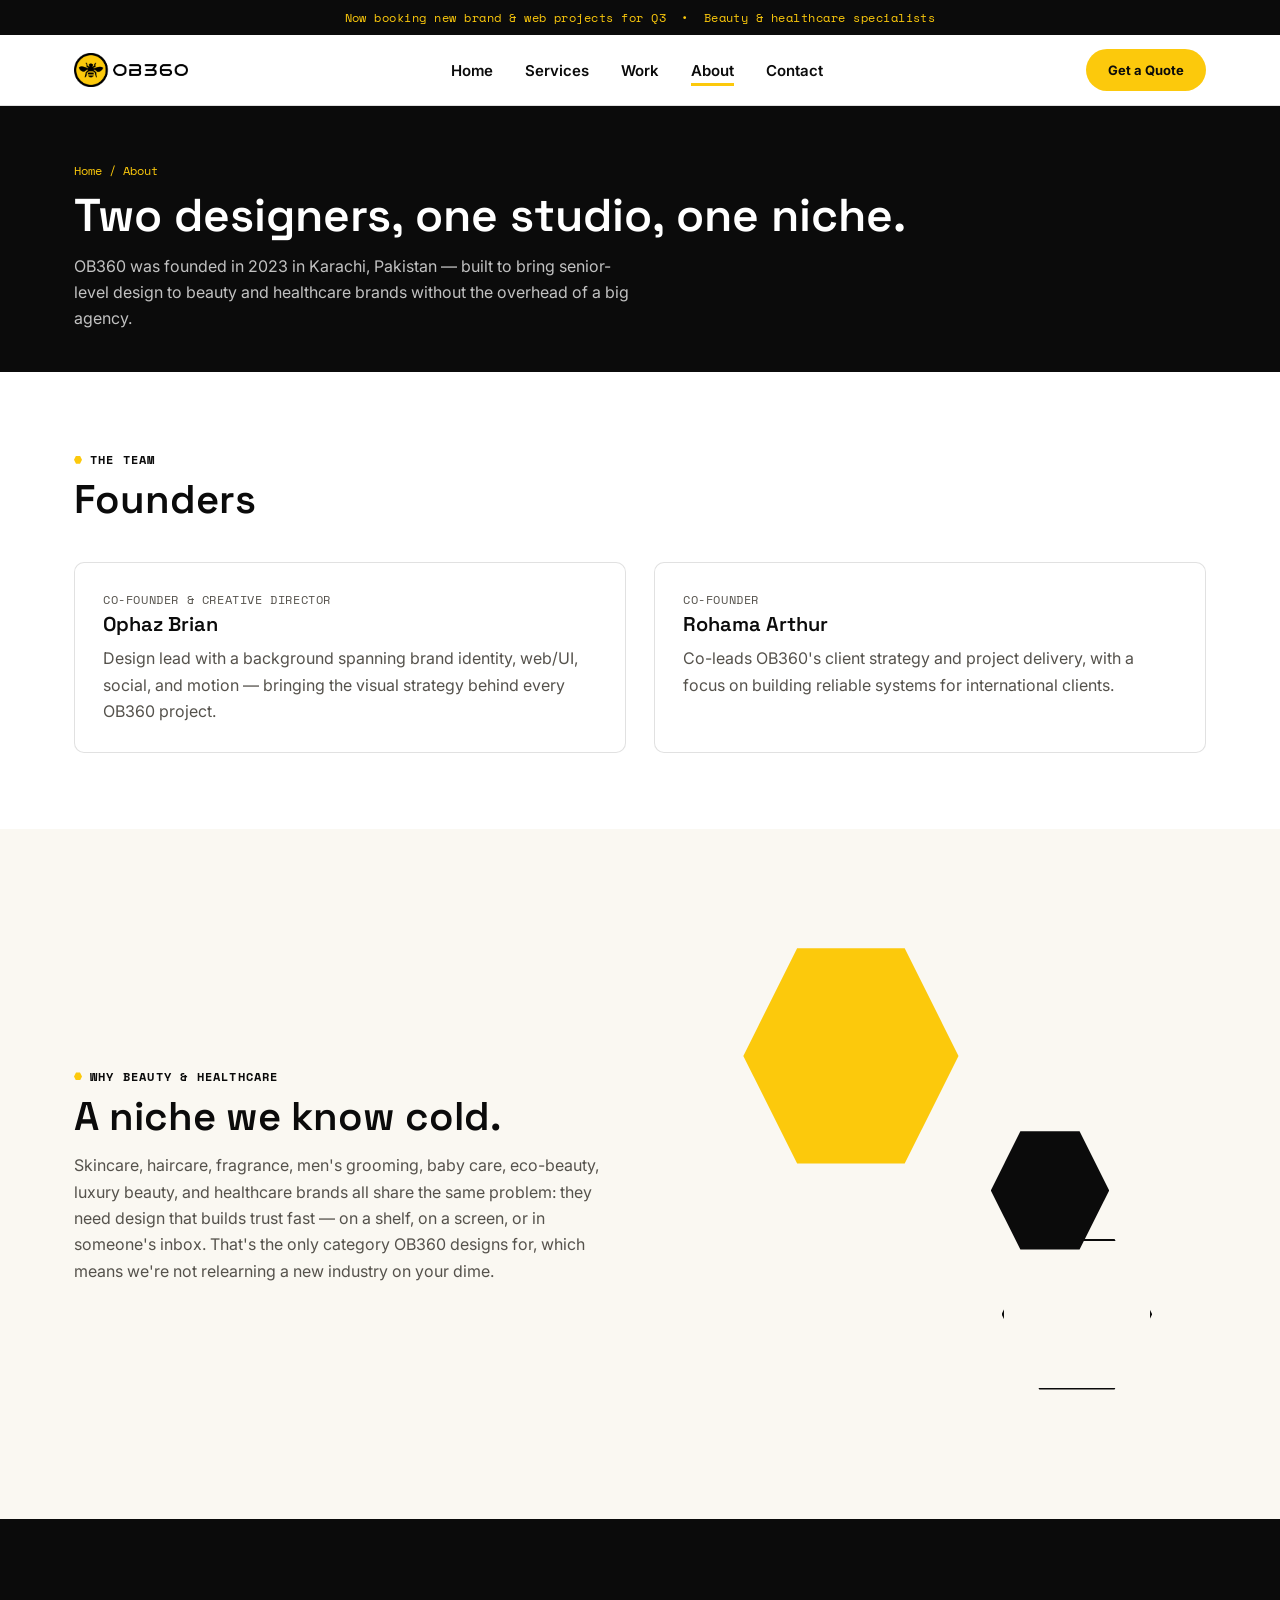
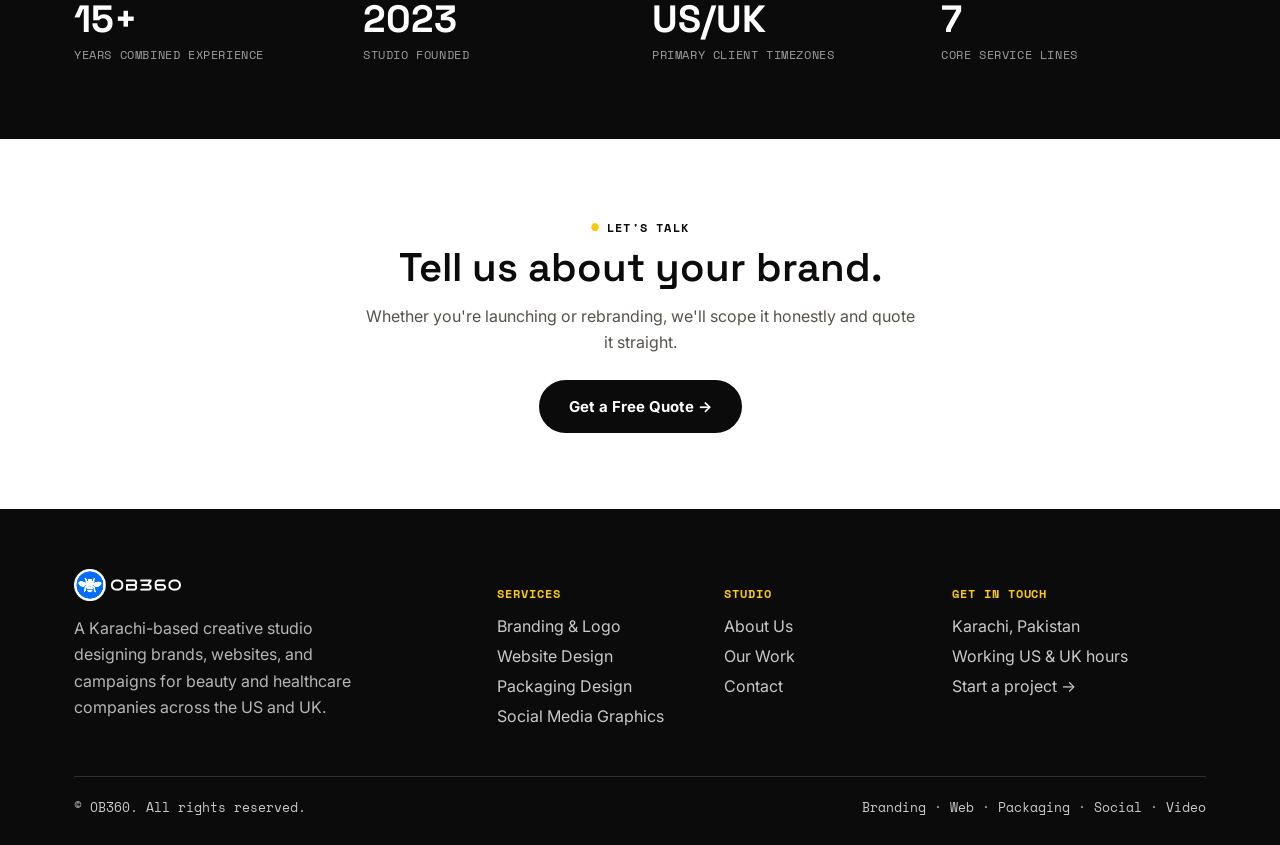
==== about.html @ d892c6af "Add files via upload" ====
<!doctype html>
<html lang="en">
<head>
<meta charset="UTF-8">
<meta name="viewport" content="width=device-width, initial-scale=1.0">
<title>About — OB360</title>
<meta name="description" content="OB360 is a Karachi-based creative studio founded by Ophaz Brian and Rohama Arthur, specializing in beauty and healthcare brand design.">
<link rel="icon" href="/images/ob360-logo.png">
<link rel="stylesheet" href="/css/styles.css">
</head>
<body>

<div data-include="header"></div>

<div class="page-header">
  <div class="wrap">
    <div class="breadcrumb">Home / About</div>
    <h1>Two designers, one studio, one niche.</h1>
    <p>OB360 was founded in 2023 in Karachi, Pakistan — built to bring senior-level design to beauty and healthcare brands without the overhead of a big agency.</p>
  </div>
</div>

<section class="section">
  <div class="wrap">
    <div class="section-head">
      <div>
        <span class="eyebrow">The team</span>
        <h2 style="margin-top:10px;">Founders</h2>
      </div>
    </div>
    <div class="founder-row">
      <div class="founder-card reveal">
        <div class="role">Co-Founder &amp; Creative Director</div>
        <h3>Ophaz Brian</h3>
        <p style="margin-top:10px;">Design lead with a background spanning brand identity, web/UI, social, and motion — bringing the visual strategy behind every OB360 project.</p>
      </div>
      <div class="founder-card reveal">
        <div class="role">Co-Founder</div>
        <h3>Rohama Arthur</h3>
        <p style="margin-top:10px;">Co-leads OB360's client strategy and project delivery, with a focus on building reliable systems for international clients.</p>
      </div>
    </div>
  </div>
</section>

<section class="section bg-soft">
  <div class="wrap split">
    <div>
      <span class="eyebrow">Why beauty &amp; healthcare</span>
      <h2 style="margin-top:10px;">A niche we know cold.</h2>
      <p style="margin-top:14px;">Skincare, haircare, fragrance, men's grooming, baby care, eco-beauty, luxury beauty, and healthcare brands all share the same problem: they need design that builds trust fast — on a shelf, on a screen, or in someone's inbox. That's the only category OB360 designs for, which means we're not relearning a new industry on your dime.</p>
    </div>
    <div class="hex-cluster" style="aspect-ratio:1/1;">
      <div class="hex-cell fill-yellow" style="width:40%;height:40%;top:8%;left:14%;"></div>
      <div class="hex-cell outline" style="width:28%;height:28%;bottom:10%;right:10%;"></div>
      <div class="hex-cell fill-ink" style="width:22%;height:22%;top:42%;right:18%;"></div>
    </div>
  </div>
</section>

<section class="section bg-ink">
  <div class="wrap">
    <div class="stat-row">
      <div class="stat reveal"><strong>15+</strong><span>Years combined experience</span></div>
      <div class="stat reveal"><strong>2023</strong><span>Studio founded</span></div>
      <div class="stat reveal"><strong>US/UK</strong><span>Primary client timezones</span></div>
      <div class="stat reveal"><strong>7</strong><span>Core service lines</span></div>
    </div>
  </div>
</section>

<section class="section text-center">
  <div class="wrap" style="max-width:600px;">
    <span class="eyebrow">Let's talk</span>
    <h2 style="margin-top:10px;">Tell us about your brand.</h2>
    <p style="margin-top:14px;">Whether you're launching or rebranding, we'll scope it honestly and quote it straight.</p>
    <a href="/contact.html" class="btn btn-primary" style="margin-top:24px;">Get a Free Quote →</a>
  </div>
</section>

<div data-include="footer"></div>

<script src="/js/main.js"></script>
</body>
</html>
---- css/styles.css ----
/* ===================================================================
   OB360 — DESIGN SYSTEM
   Brand: black, white, signature yellow (#FCC90C) from the bee mark.
   Signature device: the honeycomb cell — used for service numbering,
   portfolio framing, and section dividers. Confident, geometric,
   built for a design studio pitching to US/UK beauty & healthcare brands.
=================================================================== */

@import url('https://fonts.googleapis.com/css2?family=Space+Grotesk:wght@500;600;700&family=Inter:wght@400;500;600;700;800&family=Space+Mono:wght@400;700&display=swap');

:root {
  --ink: #0B0B0B;
  --ink-soft: #55524C;
  --yellow: #FCC90C;
  --yellow-soft: #FFF2C2;
  --white: #FFFFFF;
  --line: rgba(11,11,11,0.12);

  --font-display: 'Space Grotesk', sans-serif;
  --font-body: 'Inter', sans-serif;
  --font-mono: 'Space Mono', monospace;

  --radius: 4px;
  --shadow: 0 1px 2px rgba(11,11,11,0.06), 0 10px 28px rgba(11,11,11,0.08);
  --shadow-lift: 0 20px 36px rgba(11,11,11,0.18);
  --container: 1180px;
}

* { box-sizing: border-box; }
html { scroll-behavior: smooth; }
body {
  margin: 0;
  font-family: var(--font-body);
  color: var(--ink);
  background: var(--white);
  -webkit-font-smoothing: antialiased;
}
img { max-width: 100%; display: block; }
a { color: inherit; text-decoration: none; }
button { font-family: inherit; cursor: pointer; }

@media (prefers-reduced-motion: reduce) {
  * { animation-duration: 0.01ms !important; transition-duration: 0.01ms !important; }
}
:focus-visible { outline: 2px solid var(--ink); outline-offset: 3px; }

.wrap { max-width: var(--container); margin: 0 auto; padding: 0 24px; }

.eyebrow {
  font-family: var(--font-mono);
  font-size: 12px;
  letter-spacing: 0.1em;
  text-transform: uppercase;
  color: var(--ink);
  font-weight: 700;
  display: inline-flex;
  align-items: center;
  gap: 8px;
}
.eyebrow::before {
  content: '';
  width: 8px; height: 8px;
  background: var(--yellow);
  clip-path: polygon(25% 0%, 75% 0%, 100% 50%, 75% 100%, 25% 100%, 0% 50%);
}

h1, h2, h3 { font-family: var(--font-display); margin: 0; line-height: 1.08; color: var(--ink); font-weight: 600; }
h1 { font-size: clamp(36px, 5.6vw, 62px); }
h2 { font-size: clamp(28px, 4vw, 40px); }
h3 { font-size: 20px; }
p { line-height: 1.65; color: var(--ink-soft); margin: 0; }

.btn {
  display: inline-flex; align-items: center; gap: 8px;
  padding: 15px 28px; border-radius: 999px;
  font-family: var(--font-body); font-weight: 700; font-size: 15px;
  border: 2px solid transparent;
  transition: transform 0.15s ease, box-shadow 0.15s ease, background 0.15s ease;
}
.btn:active { transform: scale(0.98); }
.btn-primary { background: var(--ink); color: var(--white); }
.btn-primary:hover { box-shadow: var(--shadow-lift); transform: translateY(-2px); }
.btn-accent { background: var(--yellow); color: var(--ink); }
.btn-accent:hover { box-shadow: var(--shadow-lift); transform: translateY(-2px); }
.btn-outline { background: transparent; border-color: var(--ink); color: var(--ink); }
.btn-outline:hover { background: var(--ink); color: var(--white); }
.btn-light { background: var(--white); color: var(--ink); }
.btn-light:hover { box-shadow: var(--shadow-lift); }
.btn-sm { padding: 11px 20px; font-size: 13px; }
.btn-block { width: 100%; justify-content: center; }

/* ============== HEX UTILITIES ============== */
.hex {
  clip-path: polygon(25% 0%, 75% 0%, 100% 50%, 75% 100%, 25% 100%, 0% 50%);
}
.hex-grid-bg {
  background-image:
    radial-gradient(circle at 1px 1px, rgba(11,11,11,0.06) 1.4px, transparent 1.4px);
  background-size: 26px 26px;
}

/* ============== HEADER ============== */
.announce {
  background: var(--ink); color: var(--yellow);
  text-align: center; font-family: var(--font-mono);
  font-size: 12px; letter-spacing: 0.04em; padding: 9px 16px;
}
.site-header {
  position: sticky; top: 0; z-index: 50;
  background: var(--white); border-bottom: 1px solid var(--line);
}
.header-inner {
  display: flex; align-items: center; justify-content: space-between;
  padding: 14px 24px; gap: 24px;
}
.logo-mark { display: flex; align-items: center; gap: 10px; }
.logo-mark img { height: 34px; width: auto; }
.nav-main { display: flex; gap: 32px; font-weight: 600; font-size: 15px; }
.nav-main a { position: relative; padding: 4px 0; }
.nav-main a::after {
  content: ''; position: absolute; left: 0; bottom: -2px;
  width: 0; height: 3px; background: var(--yellow);
  transition: width 0.2s ease;
}
.nav-main a:hover::after, .nav-main a.active::after { width: 100%; }
.header-actions { display: flex; align-items: center; gap: 16px; }
.nav-toggle { display: none; background: none; border: none; font-size: 24px; }

@media (max-width: 860px) {
  .nav-main { display: none; }
  .nav-toggle { display: block; }
}

/* ============== HERO ============== */
.hero { position: relative; overflow: hidden; padding: 76px 0 56px; }
.hero-inner { display: grid; grid-template-columns: 1.05fr 0.95fr; gap: 48px; align-items: center; }
.hero h1 { margin: 16px 0 20px; }
.hero h1 mark { background: var(--yellow); color: var(--ink); padding: 0 8px; box-decoration-break: clone; -webkit-box-decoration-break: clone; }
.hero p.lead { font-size: 18px; max-width: 480px; margin-bottom: 28px; }
.hero-ctas { display: flex; gap: 14px; flex-wrap: wrap; margin-bottom: 32px; }
.hero-meta { display: flex; gap: 28px; flex-wrap: wrap; font-family: var(--font-mono); font-size: 12px; color: var(--ink-soft); }
.hero-meta strong { display: block; color: var(--ink); font-size: 16px; font-family: var(--font-display); }

.hero-visual { position: relative; aspect-ratio: 1/1; }
.hex-cluster { position: relative; width: 100%; height: 100%; }
.hex-cell {
  position: absolute;
  clip-path: polygon(25% 0%, 75% 0%, 100% 50%, 75% 100%, 25% 100%, 0% 50%);
}
.hex-cell.fill-yellow { background: var(--yellow); }
.hex-cell.fill-ink { background: var(--ink); }
.hex-cell.outline { border: 2px solid var(--ink); background: transparent; }
.hero-visual img.logo-float {
  position: absolute; top: 50%; left: 50%;
  transform: translate(-50%, -50%);
  width: 46%;
}

@media (max-width: 860px) {
  .hero-inner { grid-template-columns: 1fr; }
  .hero-visual { max-width: 320px; margin: 0 auto; order: -1; }
}

/* ============== SECTIONS ============== */
.section { padding: 76px 0; }
.section-tight { padding: 44px 0; }
.section-head { display: flex; align-items: flex-end; justify-content: space-between; gap: 24px; margin-bottom: 40px; flex-wrap: wrap; }
.section-head p { max-width: 480px; }
.bg-ink { background: var(--ink); color: var(--white); }
.bg-ink h2, .bg-ink h3 { color: var(--white); }
.bg-ink p { color: rgba(255,255,255,0.72); }
.bg-ink .eyebrow { color: var(--yellow); }
.bg-ink .eyebrow::before { background: var(--white); }
.bg-yellow { background: var(--yellow); }
.bg-soft { background: #FAF8F2; }

/* chips */
.chip-row { display: flex; gap: 10px; flex-wrap: wrap; }
.chip {
  font-family: var(--font-mono); font-size: 12px; font-weight: 700;
  padding: 9px 16px; border-radius: 999px; border: 1.5px solid var(--ink);
  background: var(--white);
}

/* ============== SERVICE HEX CARDS ============== */
.grid-services {
  display: grid; grid-template-columns: repeat(auto-fit, minmax(280px, 1fr));
  gap: 28px;
}
.service-card {
  background: var(--white); border: 1.5px solid var(--line);
  border-radius: 10px; padding: 30px;
  display: flex; flex-direction: column; gap: 14px;
  transition: transform 0.2s ease, box-shadow 0.2s ease, border-color 0.2s ease;
  position: relative;
}
.service-card:hover { transform: translateY(-4px); box-shadow: var(--shadow-lift); border-color: var(--ink); }
.service-num {
  width: 52px; height: 46px;
  clip-path: polygon(25% 0%, 75% 0%, 100% 50%, 75% 100%, 25% 100%, 0% 50%);
  background: var(--yellow);
  display: flex; align-items: center; justify-content: center;
  font-family: var(--font-mono); font-weight: 700; font-size: 15px;
}
.service-card h3 { margin-top: 4px; }
.service-list { margin: 0; padding: 0; list-style: none; display: flex; flex-direction: column; gap: 6px; font-size: 14px; color: var(--ink-soft); }
.service-list li::before { content: '— '; }
.service-card .quote-link { margin-top: auto; font-weight: 700; font-size: 14px; display: inline-flex; align-items: center; gap: 6px; }
.service-card .quote-link::after { content: '→'; transition: transform 0.15s ease; }
.service-card:hover .quote-link::after { transform: translateX(4px); }

/* ============== PORTFOLIO ============== */
.grid-portfolio { display: grid; grid-template-columns: repeat(auto-fill, minmax(280px, 1fr)); gap: 24px; }
.port-card {
  position: relative; border-radius: 8px; overflow: hidden;
  aspect-ratio: 4/3; box-shadow: var(--shadow);
  transition: transform 0.2s ease, box-shadow 0.2s ease;
}
.port-card:hover { transform: translateY(-4px); box-shadow: var(--shadow-lift); }
.port-card img { width: 100%; height: 100%; object-fit: cover; transition: transform 0.4s ease; }
.port-card:hover img { transform: scale(1.06); }
.port-overlay {
  position: absolute; inset: 0;
  background: linear-gradient(180deg, transparent 40%, rgba(11,11,11,0.88) 100%);
  display: flex; flex-direction: column; justify-content: flex-end;
  padding: 18px; color: var(--white); opacity: 0; transition: opacity 0.2s ease;
}
.port-card:hover .port-overlay { opacity: 1; }
.port-overlay .tag { font-family: var(--font-mono); font-size: 11px; color: var(--yellow); text-transform: uppercase; letter-spacing: 0.06em; margin-bottom: 6px; }
.port-overlay h3 { color: var(--white); font-size: 17px; }

/* ============== PROCESS ============== */
.process-row { display: grid; grid-template-columns: repeat(4, 1fr); gap: 24px; }
.process-step { position: relative; padding-top: 8px; }
.process-step .num {
  font-family: var(--font-mono); font-size: 13px; font-weight: 700;
  color: var(--yellow); margin-bottom: 12px; display: block;
}
.process-step h3 { margin-bottom: 8px; }
@media (max-width: 860px) { .process-row { grid-template-columns: 1fr 1fr; } }
@media (max-width: 560px) { .process-row { grid-template-columns: 1fr; } }

/* ============== STATS ============== */
.stat-row { display: grid; grid-template-columns: repeat(4, 1fr); gap: 24px; }
.stat strong { display: block; font-family: var(--font-display); font-size: 38px; }
.stat span { font-family: var(--font-mono); font-size: 12px; text-transform: uppercase; letter-spacing: 0.05em; color: var(--ink-soft); }
.bg-ink .stat span { color: rgba(255,255,255,0.6); }
@media (max-width: 760px) { .stat-row { grid-template-columns: 1fr 1fr; } }

/* ============== SPLIT ============== */
.split { display: grid; grid-template-columns: 1fr 1fr; gap: 56px; align-items: center; }
.split.reverse { direction: rtl; }
.split.reverse > * { direction: ltr; }
@media (max-width: 860px) { .split { grid-template-columns: 1fr; } .split.reverse { direction: ltr; } }

/* ============== FOUNDERS ============== */
.founder-row { display: grid; grid-template-columns: 1fr 1fr; gap: 28px; }
.founder-card { background: var(--white); border: 1.5px solid var(--line); border-radius: 10px; padding: 28px; }
.founder-card .role { font-family: var(--font-mono); font-size: 12px; color: var(--ink-soft); text-transform: uppercase; letter-spacing: 0.05em; margin-bottom: 6px; }
@media (max-width: 760px) { .founder-row { grid-template-columns: 1fr; } }

/* ============== FOOTER ============== */
.site-footer { background: var(--ink); color: rgba(255,255,255,0.78); padding: 60px 0 28px; }
.footer-grid { display: grid; grid-template-columns: 2fr 1fr 1fr 1.3fr; gap: 32px; margin-bottom: 40px; }
.footer-grid h4 { font-family: var(--font-mono); font-size: 12px; letter-spacing: 0.08em; text-transform: uppercase; color: var(--yellow); margin-bottom: 14px; }
.footer-grid ul { list-style: none; margin: 0; padding: 0; }
.footer-grid ul li { margin-bottom: 10px; }
.footer-grid a:hover { color: var(--white); }
.footer-bottom { border-top: 1px solid rgba(255,255,255,0.15); padding-top: 20px; display: flex; justify-content: space-between; flex-wrap: wrap; gap: 12px; font-size: 13px; font-family: var(--font-mono); }

/* ============== PAGE HEADER ============== */
.page-header { padding: 56px 0 40px; background: var(--ink); color: var(--white); }
.page-header h1 { color: var(--white); font-size: clamp(30px, 5vw, 46px); }
.page-header p { color: rgba(255,255,255,0.75); max-width: 560px; margin-top: 12px; }
.breadcrumb { font-family: var(--font-mono); font-size: 12px; color: var(--yellow); margin-bottom: 12px; }

/* ============== CONTACT FORM ============== */
.form-grid { display: grid; grid-template-columns: 1fr 1fr; gap: 20px; }
.form-field { display: flex; flex-direction: column; gap: 6px; margin-bottom: 18px; }
.form-field.full { grid-column: 1 / -1; }
.form-field label { font-family: var(--font-mono); font-size: 12px; text-transform: uppercase; letter-spacing: 0.05em; color: var(--ink-soft); }
.form-field input, .form-field textarea, .form-field select {
  border: 1.5px solid var(--line); border-radius: 6px; padding: 13px 14px;
  font-family: var(--font-body); font-size: 15px; background: var(--white);
}
.form-field input:focus, .form-field textarea:focus, .form-field select:focus {
  outline: none; border-color: var(--ink); box-shadow: 0 0 0 3px rgba(252,201,12,0.35);
}
.form-note { font-size: 13px; padding: 12px 16px; border-radius: 6px; margin-top: 12px; }
.form-note.ok { background: var(--yellow-soft); color: var(--ink); }
.form-note.err { background: #FBE3E0; color: #8A2C1F; }

/* ============== UTILITIES ============== */
.text-center { text-align: center; }
.mb-32 { margin-bottom: 32px; }
.skeleton { background: linear-gradient(90deg, var(--line), rgba(0,0,0,0.04), var(--line)); background-size: 200% 100%; animation: shimmer 1.4s infinite; border-radius: 8px; }
@keyframes shimmer { 0% { background-position: 200% 0; } 100% { background-position: -200% 0; } }
.reveal { opacity: 0; transform: translateY(16px); transition: opacity 0.5s ease, transform 0.5s ease; }
.reveal.in { opacity: 1; transform: translateY(0); }
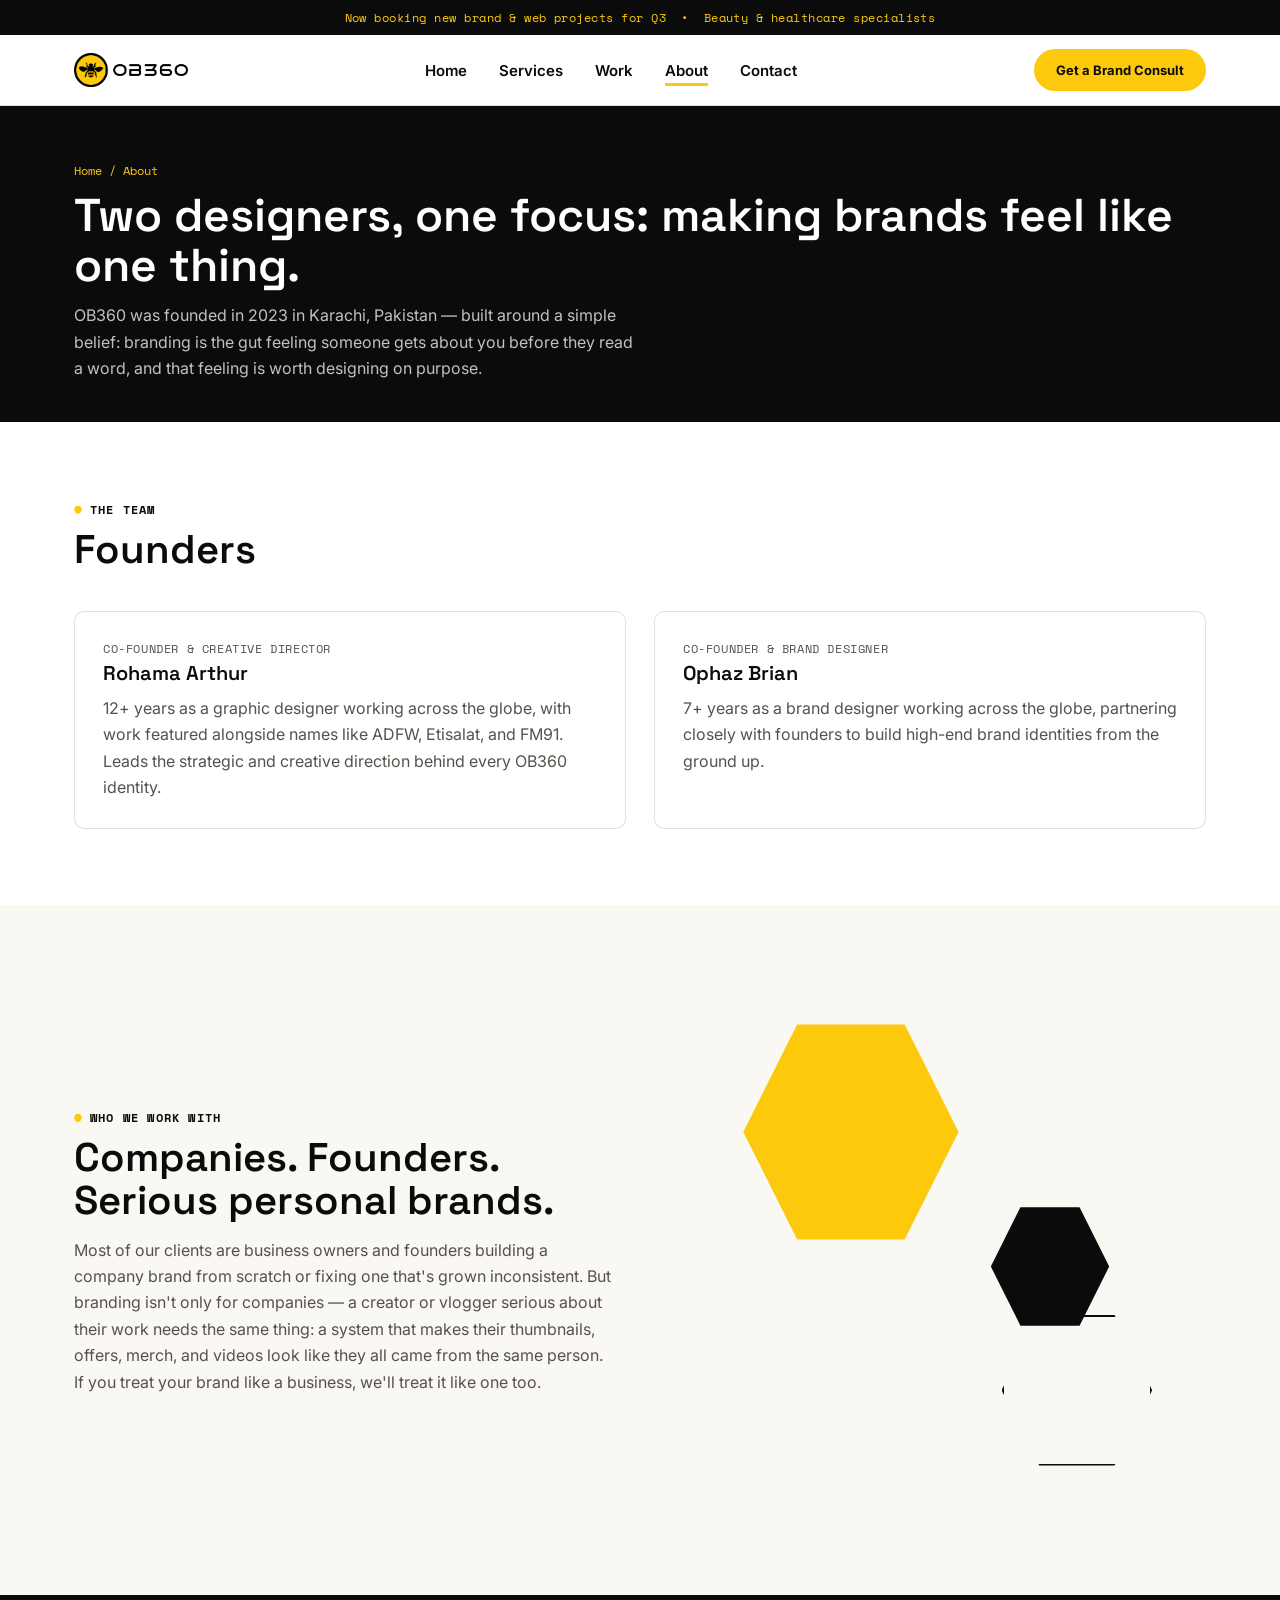
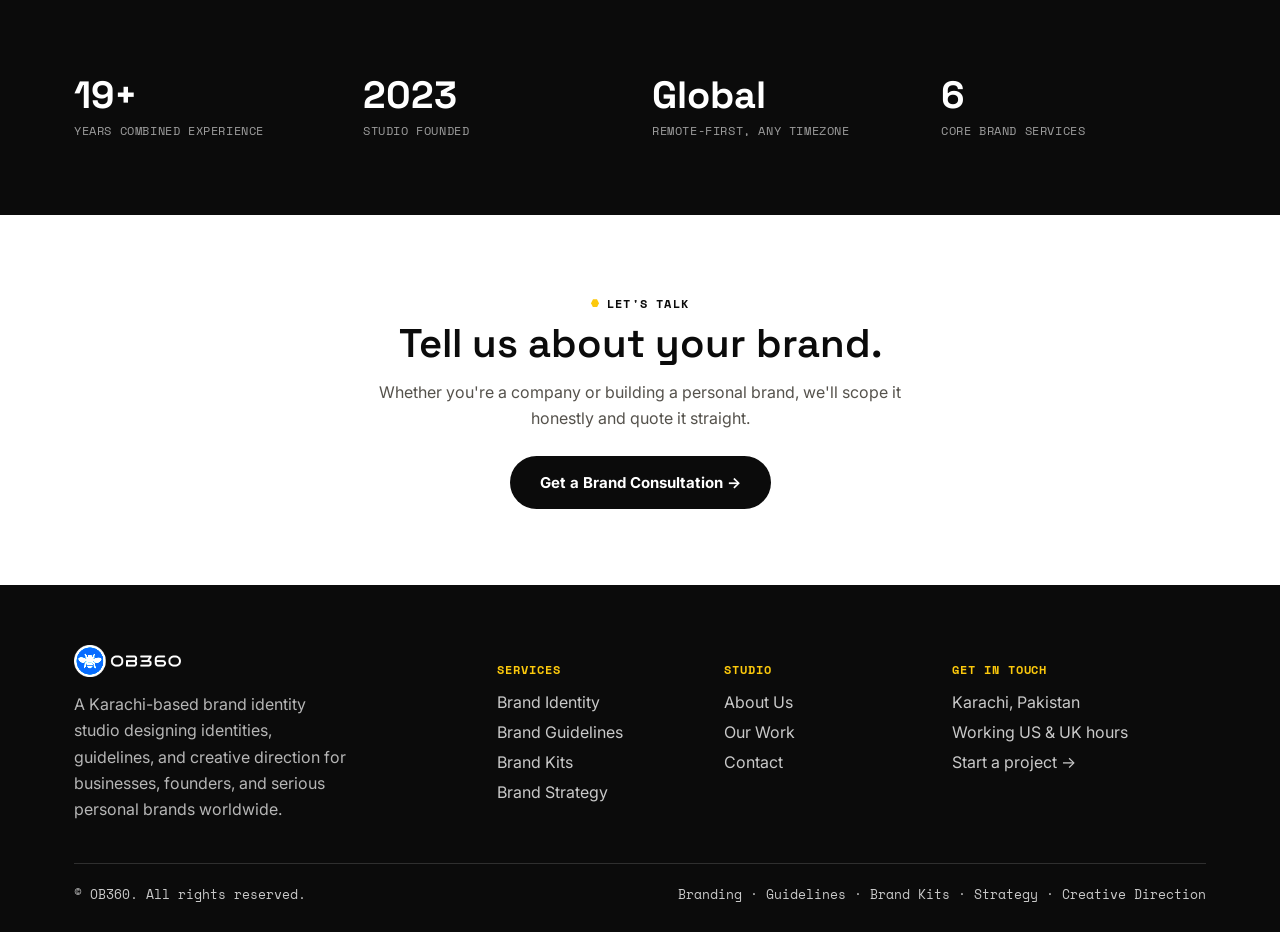
==== commit f8c45717: "Add files via upload" ====
--- a/about.html
+++ b/about.html
@@ -3,8 +3,8 @@
 <head>
 <meta charset="UTF-8">
 <meta name="viewport" content="width=device-width, initial-scale=1.0">
-<title>About — OB360</title>
-<meta name="description" content="OB360 is a Karachi-based creative studio founded by Ophaz Brian and Rohama Arthur, specializing in beauty and healthcare brand design.">
+<title>About — OB360 Brand Identity Studio</title>
+<meta name="description" content="OB360 is a brand identity studio founded by Rohama Arthur and Ophaz Brian, with 19+ years of combined design experience.">
 <link rel="icon" href="/images/ob360-logo.png">
 <link rel="stylesheet" href="/css/styles.css">
 </head>
@@ -15,8 +15,8 @@
 <div class="page-header">
   <div class="wrap">
     <div class="breadcrumb">Home / About</div>
-    <h1>Two designers, one studio, one niche.</h1>
-    <p>OB360 was founded in 2023 in Karachi, Pakistan — built to bring senior-level design to beauty and healthcare brands without the overhead of a big agency.</p>
+    <h1>Two designers, one focus: making brands feel like one thing.</h1>
+    <p>OB360 was founded in 2023 in Karachi, Pakistan — built around a simple belief: branding is the gut feeling someone gets about you before they read a word, and that feeling is worth designing on purpose.</p>
   </div>
 </div>
 
@@ -31,13 +31,13 @@
     <div class="founder-row">
       <div class="founder-card reveal">
         <div class="role">Co-Founder &amp; Creative Director</div>
-        <h3>Ophaz Brian</h3>
-        <p style="margin-top:10px;">Design lead with a background spanning brand identity, web/UI, social, and motion — bringing the visual strategy behind every OB360 project.</p>
+        <h3>Rohama Arthur</h3>
+        <p style="margin-top:10px;">12+ years as a graphic designer working across the globe, with work featured alongside names like ADFW, Etisalat, and FM91. Leads the strategic and creative direction behind every OB360 identity.</p>
       </div>
       <div class="founder-card reveal">
-        <div class="role">Co-Founder</div>
-        <h3>Rohama Arthur</h3>
-        <p style="margin-top:10px;">Co-leads OB360's client strategy and project delivery, with a focus on building reliable systems for international clients.</p>
+        <div class="role">Co-Founder &amp; Brand Designer</div>
+        <h3>Ophaz Brian</h3>
+        <p style="margin-top:10px;">7+ years as a brand designer working across the globe, partnering closely with founders to build high-end brand identities from the ground up.</p>
       </div>
     </div>
   </div>
@@ -46,9 +46,9 @@
 <section class="section bg-soft">
   <div class="wrap split">
     <div>
-      <span class="eyebrow">Why beauty &amp; healthcare</span>
-      <h2 style="margin-top:10px;">A niche we know cold.</h2>
-      <p style="margin-top:14px;">Skincare, haircare, fragrance, men's grooming, baby care, eco-beauty, luxury beauty, and healthcare brands all share the same problem: they need design that builds trust fast — on a shelf, on a screen, or in someone's inbox. That's the only category OB360 designs for, which means we're not relearning a new industry on your dime.</p>
+      <span class="eyebrow">Who we work with</span>
+      <h2 style="margin-top:10px;">Companies. Founders. Serious personal brands.</h2>
+      <p style="margin-top:14px;">Most of our clients are business owners and founders building a company brand from scratch or fixing one that's grown inconsistent. But branding isn't only for companies — a creator or vlogger serious about their work needs the same thing: a system that makes their thumbnails, offers, merch, and videos look like they all came from the same person. If you treat your brand like a business, we'll treat it like one too.</p>
     </div>
     <div class="hex-cluster" style="aspect-ratio:1/1;">
       <div class="hex-cell fill-yellow" style="width:40%;height:40%;top:8%;left:14%;"></div>
@@ -61,10 +61,10 @@
 <section class="section bg-ink">
   <div class="wrap">
     <div class="stat-row">
-      <div class="stat reveal"><strong>15+</strong><span>Years combined experience</span></div>
+      <div class="stat reveal"><strong>19+</strong><span>Years combined experience</span></div>
       <div class="stat reveal"><strong>2023</strong><span>Studio founded</span></div>
-      <div class="stat reveal"><strong>US/UK</strong><span>Primary client timezones</span></div>
-      <div class="stat reveal"><strong>7</strong><span>Core service lines</span></div>
+      <div class="stat reveal"><strong>Global</strong><span>Remote-first, any timezone</span></div>
+      <div class="stat reveal"><strong>6</strong><span>Core brand services</span></div>
     </div>
   </div>
 </section>
@@ -73,8 +73,8 @@
   <div class="wrap" style="max-width:600px;">
     <span class="eyebrow">Let's talk</span>
     <h2 style="margin-top:10px;">Tell us about your brand.</h2>
-    <p style="margin-top:14px;">Whether you're launching or rebranding, we'll scope it honestly and quote it straight.</p>
-    <a href="/contact.html" class="btn btn-primary" style="margin-top:24px;">Get a Free Quote →</a>
+    <p style="margin-top:14px;">Whether you're a company or building a personal brand, we'll scope it honestly and quote it straight.</p>
+    <a href="/contact.html" class="btn btn-primary" style="margin-top:24px;">Get a Brand Consultation →</a>
   </div>
 </section>
 
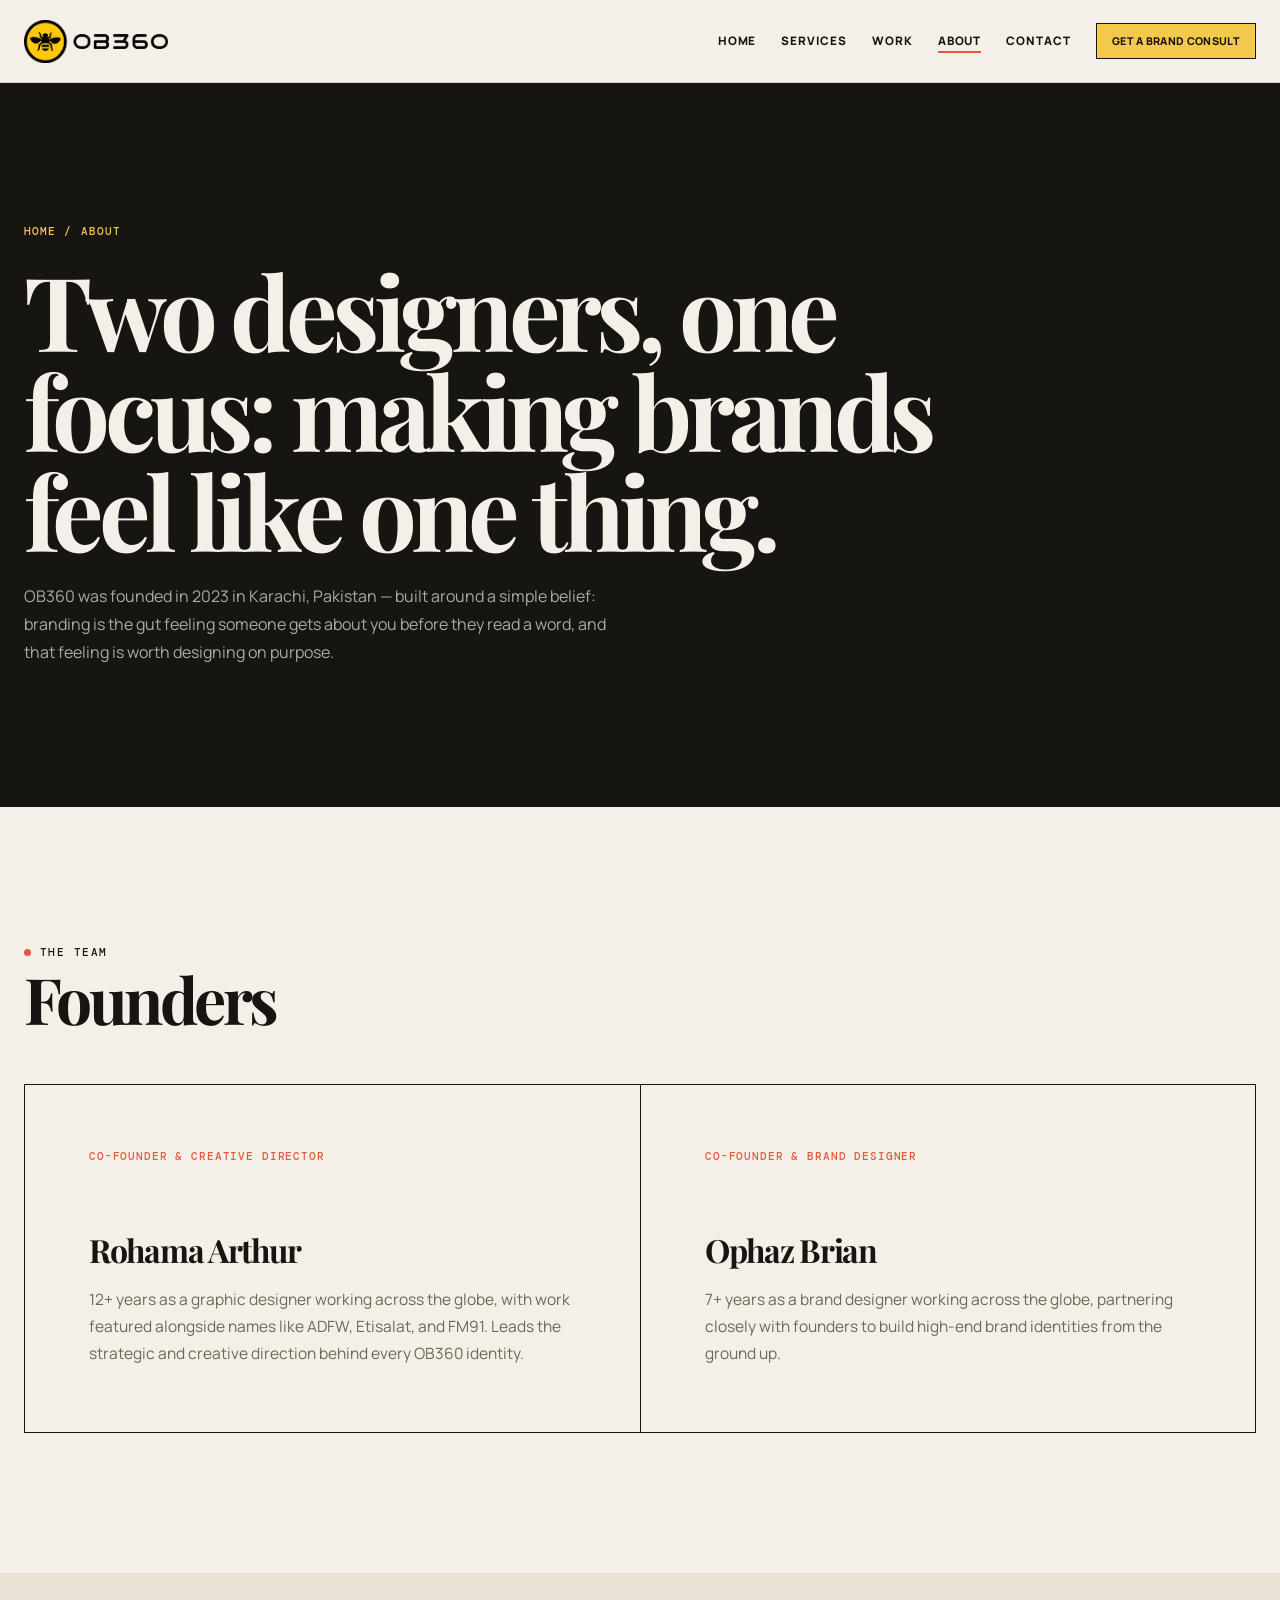
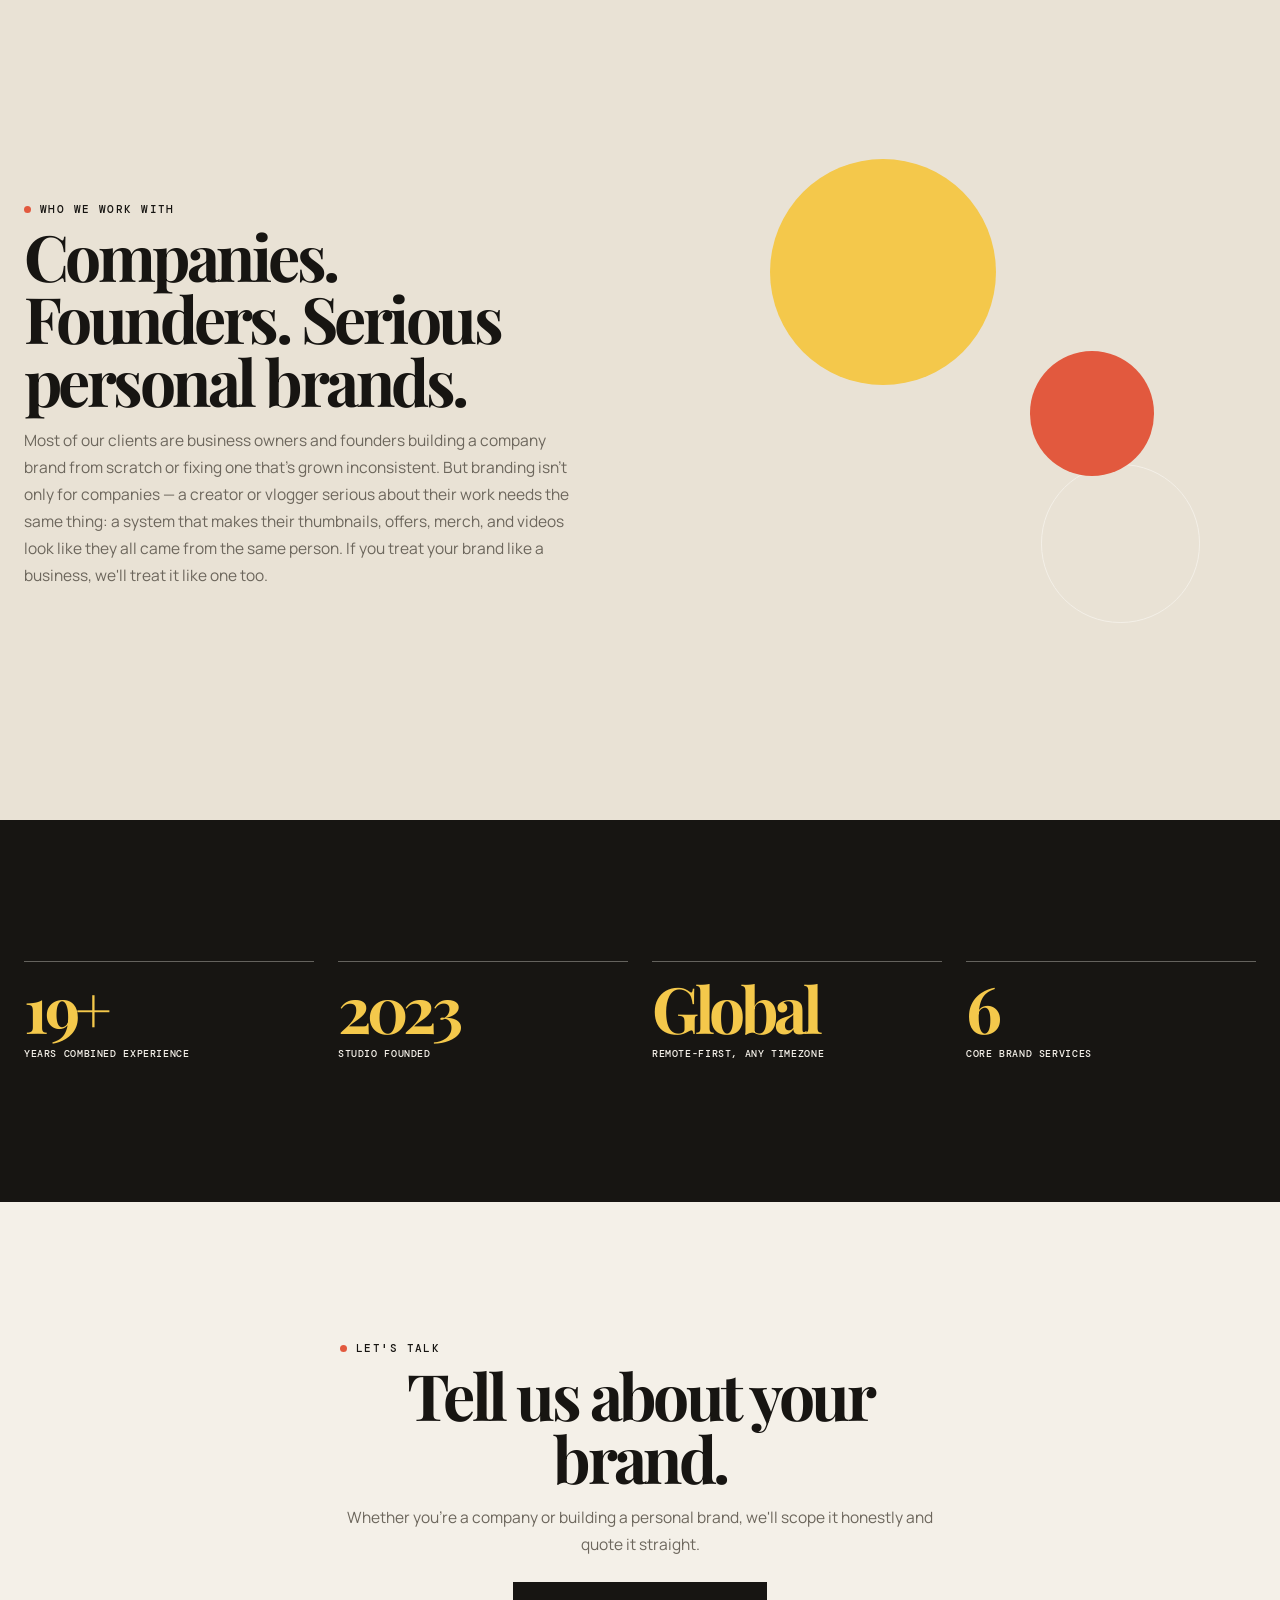
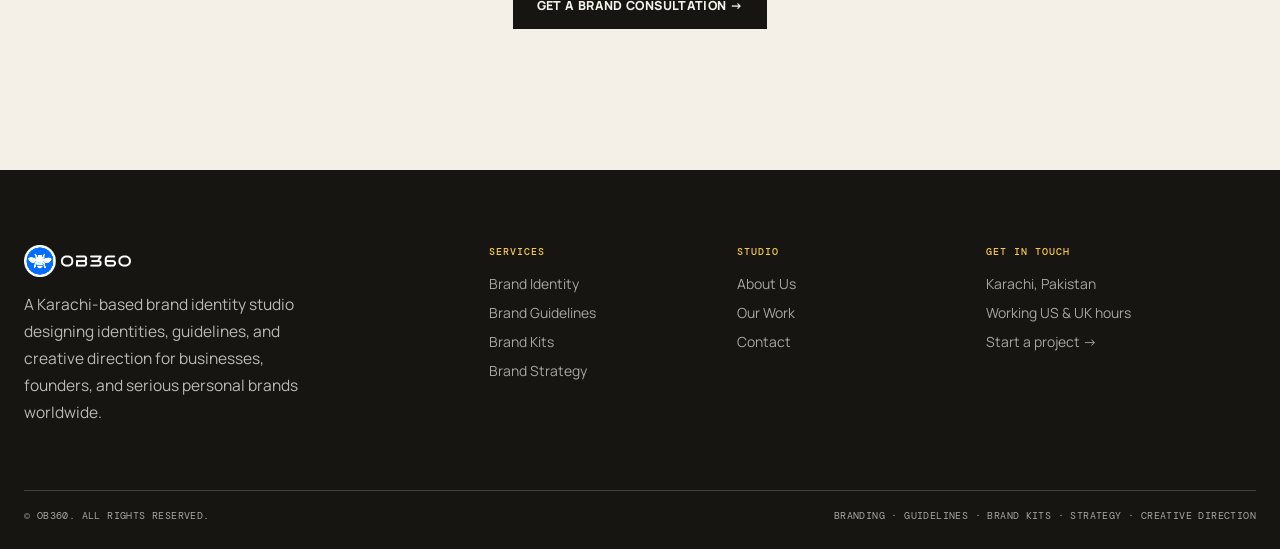
==== commit b1f4b0fa: "Make page text and branding editable" ====
--- a/about.html
+++ b/about.html
@@ -15,8 +15,8 @@
 <div class="page-header">
   <div class="wrap">
     <div class="breadcrumb">Home / About</div>
-    <h1>Two designers, one focus: making brands feel like one thing.</h1>
-    <p>OB360 was founded in 2023 in Karachi, Pakistan — built around a simple belief: branding is the gut feeling someone gets about you before they read a word, and that feeling is worth designing on purpose.</p>
+    <h1 data-content="pages.about.title">Two designers, one focus: making brands feel like one thing.</h1>
+    <p data-content="pages.about.intro">OB360 was founded in 2023 in Karachi, Pakistan — built around a simple belief: branding is the gut feeling someone gets about you before they read a word, and that feeling is worth designing on purpose.</p>
   </div>
 </div>
 
@@ -80,6 +80,7 @@
 
 <div data-include="footer"></div>
 
+<script src="/js/site-settings.js"></script>
 <script src="/js/main.js"></script>
 </body>
 </html>
--- a/css/styles.css
+++ b/css/styles.css
@@ -1,299 +1,11 @@
-/* ===================================================================
-   OB360 — DESIGN SYSTEM
-   Brand: black, white, signature yellow (#FCC90C) from the bee mark.
-   Signature device: the honeycomb cell — used for service numbering,
-   portfolio framing, and section dividers. Confident, geometric,
-   built for a design studio pitching to US/UK beauty & healthcare brands.
-=================================================================== */
-
-@import url('https://fonts.googleapis.com/css2?family=Space+Grotesk:wght@500;600;700&family=Inter:wght@400;500;600;700;800&family=Space+Mono:wght@400;700&display=swap');
-
-:root {
-  --ink: #0B0B0B;
-  --ink-soft: #55524C;
-  --yellow: #FCC90C;
-  --yellow-soft: #FFF2C2;
-  --white: #FFFFFF;
-  --line: rgba(11,11,11,0.12);
-
-  --font-display: 'Space Grotesk', sans-serif;
-  --font-body: 'Inter', sans-serif;
-  --font-mono: 'Space Mono', monospace;
-
-  --radius: 4px;
-  --shadow: 0 1px 2px rgba(11,11,11,0.06), 0 10px 28px rgba(11,11,11,0.08);
-  --shadow-lift: 0 20px 36px rgba(11,11,11,0.18);
-  --container: 1180px;
-}
-
-* { box-sizing: border-box; }
-html { scroll-behavior: smooth; }
-body {
-  margin: 0;
-  font-family: var(--font-body);
-  color: var(--ink);
-  background: var(--white);
-  -webkit-font-smoothing: antialiased;
-}
-img { max-width: 100%; display: block; }
-a { color: inherit; text-decoration: none; }
-button { font-family: inherit; cursor: pointer; }
-
-@media (prefers-reduced-motion: reduce) {
-  * { animation-duration: 0.01ms !important; transition-duration: 0.01ms !important; }
-}
-:focus-visible { outline: 2px solid var(--ink); outline-offset: 3px; }
-
-.wrap { max-width: var(--container); margin: 0 auto; padding: 0 24px; }
-
-.eyebrow {
-  font-family: var(--font-mono);
-  font-size: 12px;
-  letter-spacing: 0.1em;
-  text-transform: uppercase;
-  color: var(--ink);
-  font-weight: 700;
-  display: inline-flex;
-  align-items: center;
-  gap: 8px;
-}
-.eyebrow::before {
-  content: '';
-  width: 8px; height: 8px;
-  background: var(--yellow);
-  clip-path: polygon(25% 0%, 75% 0%, 100% 50%, 75% 100%, 25% 100%, 0% 50%);
-}
-
-h1, h2, h3 { font-family: var(--font-display); margin: 0; line-height: 1.08; color: var(--ink); font-weight: 600; }
-h1 { font-size: clamp(36px, 5.6vw, 62px); }
-h2 { font-size: clamp(28px, 4vw, 40px); }
-h3 { font-size: 20px; }
-p { line-height: 1.65; color: var(--ink-soft); margin: 0; }
-
-.btn {
-  display: inline-flex; align-items: center; gap: 8px;
-  padding: 15px 28px; border-radius: 999px;
-  font-family: var(--font-body); font-weight: 700; font-size: 15px;
-  border: 2px solid transparent;
-  transition: transform 0.15s ease, box-shadow 0.15s ease, background 0.15s ease;
-}
-.btn:active { transform: scale(0.98); }
-.btn-primary { background: var(--ink); color: var(--white); }
-.btn-primary:hover { box-shadow: var(--shadow-lift); transform: translateY(-2px); }
-.btn-accent { background: var(--yellow); color: var(--ink); }
-.btn-accent:hover { box-shadow: var(--shadow-lift); transform: translateY(-2px); }
-.btn-outline { background: transparent; border-color: var(--ink); color: var(--ink); }
-.btn-outline:hover { background: var(--ink); color: var(--white); }
-.btn-light { background: var(--white); color: var(--ink); }
-.btn-light:hover { box-shadow: var(--shadow-lift); }
-.btn-sm { padding: 11px 20px; font-size: 13px; }
-.btn-block { width: 100%; justify-content: center; }
-
-/* ============== HEX UTILITIES ============== */
-.hex {
-  clip-path: polygon(25% 0%, 75% 0%, 100% 50%, 75% 100%, 25% 100%, 0% 50%);
-}
-.hex-grid-bg {
-  background-image:
-    radial-gradient(circle at 1px 1px, rgba(11,11,11,0.06) 1.4px, transparent 1.4px);
-  background-size: 26px 26px;
-}
-
-/* ============== HEADER ============== */
-.announce {
-  background: var(--ink); color: var(--yellow);
-  text-align: center; font-family: var(--font-mono);
-  font-size: 12px; letter-spacing: 0.04em; padding: 9px 16px;
-}
-.site-header {
-  position: sticky; top: 0; z-index: 50;
-  background: var(--white); border-bottom: 1px solid var(--line);
-}
-.header-inner {
-  display: flex; align-items: center; justify-content: space-between;
-  padding: 14px 24px; gap: 24px;
-}
-.logo-mark { display: flex; align-items: center; gap: 10px; }
-.logo-mark img { height: 34px; width: auto; }
-.nav-main { display: flex; gap: 32px; font-weight: 600; font-size: 15px; }
-.nav-main a { position: relative; padding: 4px 0; }
-.nav-main a::after {
-  content: ''; position: absolute; left: 0; bottom: -2px;
-  width: 0; height: 3px; background: var(--yellow);
-  transition: width 0.2s ease;
-}
-.nav-main a:hover::after, .nav-main a.active::after { width: 100%; }
-.header-actions { display: flex; align-items: center; gap: 16px; }
-.nav-toggle { display: none; background: none; border: none; font-size: 24px; }
-
-@media (max-width: 860px) {
-  .nav-main { display: none; }
-  .nav-toggle { display: block; }
-}
-
-/* ============== HERO ============== */
-.hero { position: relative; overflow: hidden; padding: 76px 0 56px; }
-.hero-inner { display: grid; grid-template-columns: 1.05fr 0.95fr; gap: 48px; align-items: center; }
-.hero h1 { margin: 16px 0 20px; }
-.hero h1 mark { background: var(--yellow); color: var(--ink); padding: 0 8px; box-decoration-break: clone; -webkit-box-decoration-break: clone; }
-.hero p.lead { font-size: 18px; max-width: 480px; margin-bottom: 28px; }
-.hero-ctas { display: flex; gap: 14px; flex-wrap: wrap; margin-bottom: 32px; }
-.hero-meta { display: flex; gap: 28px; flex-wrap: wrap; font-family: var(--font-mono); font-size: 12px; color: var(--ink-soft); }
-.hero-meta strong { display: block; color: var(--ink); font-size: 16px; font-family: var(--font-display); }
-
-.hero-visual { position: relative; aspect-ratio: 1/1; }
-.hex-cluster { position: relative; width: 100%; height: 100%; }
-.hex-cell {
-  position: absolute;
-  clip-path: polygon(25% 0%, 75% 0%, 100% 50%, 75% 100%, 25% 100%, 0% 50%);
-}
-.hex-cell.fill-yellow { background: var(--yellow); }
-.hex-cell.fill-ink { background: var(--ink); }
-.hex-cell.outline { border: 2px solid var(--ink); background: transparent; }
-.hero-visual img.logo-float {
-  position: absolute; top: 50%; left: 50%;
-  transform: translate(-50%, -50%);
-  width: 46%;
-}
-
-@media (max-width: 860px) {
-  .hero-inner { grid-template-columns: 1fr; }
-  .hero-visual { max-width: 320px; margin: 0 auto; order: -1; }
-}
-
-/* ============== SECTIONS ============== */
-.section { padding: 76px 0; }
-.section-tight { padding: 44px 0; }
-.section-head { display: flex; align-items: flex-end; justify-content: space-between; gap: 24px; margin-bottom: 40px; flex-wrap: wrap; }
-.section-head p { max-width: 480px; }
-.bg-ink { background: var(--ink); color: var(--white); }
-.bg-ink h2, .bg-ink h3 { color: var(--white); }
-.bg-ink p { color: rgba(255,255,255,0.72); }
-.bg-ink .eyebrow { color: var(--yellow); }
-.bg-ink .eyebrow::before { background: var(--white); }
-.bg-yellow { background: var(--yellow); }
-.bg-soft { background: #FAF8F2; }
-
-/* chips */
-.chip-row { display: flex; gap: 10px; flex-wrap: wrap; }
-.chip {
-  font-family: var(--font-mono); font-size: 12px; font-weight: 700;
-  padding: 9px 16px; border-radius: 999px; border: 1.5px solid var(--ink);
-  background: var(--white);
-}
-
-/* ============== SERVICE HEX CARDS ============== */
-.grid-services {
-  display: grid; grid-template-columns: repeat(auto-fit, minmax(280px, 1fr));
-  gap: 28px;
-}
-.service-card {
-  background: var(--white); border: 1.5px solid var(--line);
-  border-radius: 10px; padding: 30px;
-  display: flex; flex-direction: column; gap: 14px;
-  transition: transform 0.2s ease, box-shadow 0.2s ease, border-color 0.2s ease;
-  position: relative;
-}
-.service-card:hover { transform: translateY(-4px); box-shadow: var(--shadow-lift); border-color: var(--ink); }
-.service-num {
-  width: 52px; height: 46px;
-  clip-path: polygon(25% 0%, 75% 0%, 100% 50%, 75% 100%, 25% 100%, 0% 50%);
-  background: var(--yellow);
-  display: flex; align-items: center; justify-content: center;
-  font-family: var(--font-mono); font-weight: 700; font-size: 15px;
-}
-.service-card h3 { margin-top: 4px; }
-.service-list { margin: 0; padding: 0; list-style: none; display: flex; flex-direction: column; gap: 6px; font-size: 14px; color: var(--ink-soft); }
-.service-list li::before { content: '— '; }
-.service-card .quote-link { margin-top: auto; font-weight: 700; font-size: 14px; display: inline-flex; align-items: center; gap: 6px; }
-.service-card .quote-link::after { content: '→'; transition: transform 0.15s ease; }
-.service-card:hover .quote-link::after { transform: translateX(4px); }
-
-/* ============== PORTFOLIO ============== */
-.grid-portfolio { display: grid; grid-template-columns: repeat(auto-fill, minmax(280px, 1fr)); gap: 24px; }
-.port-card {
-  position: relative; border-radius: 8px; overflow: hidden;
-  aspect-ratio: 4/3; box-shadow: var(--shadow);
-  transition: transform 0.2s ease, box-shadow 0.2s ease;
-}
-.port-card:hover { transform: translateY(-4px); box-shadow: var(--shadow-lift); }
-.port-card img { width: 100%; height: 100%; object-fit: cover; transition: transform 0.4s ease; }
-.port-card:hover img { transform: scale(1.06); }
-.port-overlay {
-  position: absolute; inset: 0;
-  background: linear-gradient(180deg, transparent 40%, rgba(11,11,11,0.88) 100%);
-  display: flex; flex-direction: column; justify-content: flex-end;
-  padding: 18px; color: var(--white); opacity: 0; transition: opacity 0.2s ease;
-}
-.port-card:hover .port-overlay { opacity: 1; }
-.port-overlay .tag { font-family: var(--font-mono); font-size: 11px; color: var(--yellow); text-transform: uppercase; letter-spacing: 0.06em; margin-bottom: 6px; }
-.port-overlay h3 { color: var(--white); font-size: 17px; }
-
-/* ============== PROCESS ============== */
-.process-row { display: grid; grid-template-columns: repeat(4, 1fr); gap: 24px; }
-.process-step { position: relative; padding-top: 8px; }
-.process-step .num {
-  font-family: var(--font-mono); font-size: 13px; font-weight: 700;
-  color: var(--yellow); margin-bottom: 12px; display: block;
-}
-.process-step h3 { margin-bottom: 8px; }
-@media (max-width: 860px) { .process-row { grid-template-columns: 1fr 1fr; } }
-@media (max-width: 560px) { .process-row { grid-template-columns: 1fr; } }
-
-/* ============== STATS ============== */
-.stat-row { display: grid; grid-template-columns: repeat(4, 1fr); gap: 24px; }
-.stat strong { display: block; font-family: var(--font-display); font-size: 38px; }
-.stat span { font-family: var(--font-mono); font-size: 12px; text-transform: uppercase; letter-spacing: 0.05em; color: var(--ink-soft); }
-.bg-ink .stat span { color: rgba(255,255,255,0.6); }
-@media (max-width: 760px) { .stat-row { grid-template-columns: 1fr 1fr; } }
-
-/* ============== SPLIT ============== */
-.split { display: grid; grid-template-columns: 1fr 1fr; gap: 56px; align-items: center; }
-.split.reverse { direction: rtl; }
-.split.reverse > * { direction: ltr; }
-@media (max-width: 860px) { .split { grid-template-columns: 1fr; } .split.reverse { direction: ltr; } }
-
-/* ============== FOUNDERS ============== */
-.founder-row { display: grid; grid-template-columns: 1fr 1fr; gap: 28px; }
-.founder-card { background: var(--white); border: 1.5px solid var(--line); border-radius: 10px; padding: 28px; }
-.founder-card .role { font-family: var(--font-mono); font-size: 12px; color: var(--ink-soft); text-transform: uppercase; letter-spacing: 0.05em; margin-bottom: 6px; }
-@media (max-width: 760px) { .founder-row { grid-template-columns: 1fr; } }
-
-/* ============== FOOTER ============== */
-.site-footer { background: var(--ink); color: rgba(255,255,255,0.78); padding: 60px 0 28px; }
-.footer-grid { display: grid; grid-template-columns: 2fr 1fr 1fr 1.3fr; gap: 32px; margin-bottom: 40px; }
-.footer-grid h4 { font-family: var(--font-mono); font-size: 12px; letter-spacing: 0.08em; text-transform: uppercase; color: var(--yellow); margin-bottom: 14px; }
-.footer-grid ul { list-style: none; margin: 0; padding: 0; }
-.footer-grid ul li { margin-bottom: 10px; }
-.footer-grid a:hover { color: var(--white); }
-.footer-bottom { border-top: 1px solid rgba(255,255,255,0.15); padding-top: 20px; display: flex; justify-content: space-between; flex-wrap: wrap; gap: 12px; font-size: 13px; font-family: var(--font-mono); }
-
-/* ============== PAGE HEADER ============== */
-.page-header { padding: 56px 0 40px; background: var(--ink); color: var(--white); }
-.page-header h1 { color: var(--white); font-size: clamp(30px, 5vw, 46px); }
-.page-header p { color: rgba(255,255,255,0.75); max-width: 560px; margin-top: 12px; }
-.breadcrumb { font-family: var(--font-mono); font-size: 12px; color: var(--yellow); margin-bottom: 12px; }
-
-/* ============== CONTACT FORM ============== */
-.form-grid { display: grid; grid-template-columns: 1fr 1fr; gap: 20px; }
-.form-field { display: flex; flex-direction: column; gap: 6px; margin-bottom: 18px; }
-.form-field.full { grid-column: 1 / -1; }
-.form-field label { font-family: var(--font-mono); font-size: 12px; text-transform: uppercase; letter-spacing: 0.05em; color: var(--ink-soft); }
-.form-field input, .form-field textarea, .form-field select {
-  border: 1.5px solid var(--line); border-radius: 6px; padding: 13px 14px;
-  font-family: var(--font-body); font-size: 15px; background: var(--white);
-}
-.form-field input:focus, .form-field textarea:focus, .form-field select:focus {
-  outline: none; border-color: var(--ink); box-shadow: 0 0 0 3px rgba(252,201,12,0.35);
-}
-.form-note { font-size: 13px; padding: 12px 16px; border-radius: 6px; margin-top: 12px; }
-.form-note.ok { background: var(--yellow-soft); color: var(--ink); }
-.form-note.err { background: #FBE3E0; color: #8A2C1F; }
-
-/* ============== UTILITIES ============== */
-.text-center { text-align: center; }
-.mb-32 { margin-bottom: 32px; }
-.skeleton { background: linear-gradient(90deg, var(--line), rgba(0,0,0,0.04), var(--line)); background-size: 200% 100%; animation: shimmer 1.4s infinite; border-radius: 8px; }
-@keyframes shimmer { 0% { background-position: 200% 0; } 100% { background-position: -200% 0; } }
-.reveal { opacity: 0; transform: translateY(16px); transition: opacity 0.5s ease, transform 0.5s ease; }
-.reveal.in { opacity: 1; transform: translateY(0); }
+@import url('https://fonts.googleapis.com/css2?family=DM+Mono:wght@400;500&family=Manrope:wght@400;500;600;700;800&family=Playfair+Display:ital,wght@0,600;0,700;0,800;1,600;1,700&display=swap');
+:root{--ink:#171512;--paper:#f4f0e8;--deep:#e9e2d5;--gold:#f4c84b;--red:#e2593e;--muted:#6c665c;--line:rgba(23,21,18,.15);--display:'Playfair Display',Georgia,serif;--body:Manrope,sans-serif;--mono:'DM Mono',monospace;--container:1240px}*{box-sizing:border-box}html{scroll-behavior:smooth}body{margin:0;color:var(--ink);background:var(--paper);font-family:var(--body);-webkit-font-smoothing:antialiased}img{display:block;max-width:100%}a{color:inherit;text-decoration:none}button{font:inherit;cursor:pointer}::selection{background:var(--gold)}:focus-visible{outline:2px solid var(--red);outline-offset:4px}.wrap{width:min(var(--container),calc(100% - 48px));margin:auto}.text-center{text-align:center}.mb-32{margin-bottom:32px}
+.eyebrow{display:flex;align-items:center;gap:9px;font:500 11px/1 var(--mono);letter-spacing:.13em;text-transform:uppercase}.eyebrow:before{content:'';width:7px;height:7px;border-radius:50%;background:var(--red)}h1,h2,h3,p{margin:0}h1,h2,h3{color:var(--ink)}h1,h2{font-family:var(--display);letter-spacing:-.055em;font-weight:700;line-height:.98}h1{font-size:clamp(3.4rem,8vw,7.5rem)}h2{font-size:clamp(2.55rem,5vw,4.8rem)}h3{font-size:1.15rem;line-height:1.25}p{color:var(--muted);font-size:.97rem;line-height:1.75}.btn{display:inline-flex;align-items:center;justify-content:center;gap:10px;padding:14px 23px;border:1px solid var(--ink);font-size:.78rem;font-weight:800;letter-spacing:.03em;text-transform:uppercase;transition:transform .2s,background .2s,color .2s,box-shadow .2s}.btn:hover{transform:translate(-3px,-3px);box-shadow:4px 4px 0 var(--ink)}.btn:active{transform:none;box-shadow:none}.btn-primary{background:var(--ink);color:var(--paper)}.btn-accent{background:var(--gold)}.btn-outline{background:transparent}.btn-outline:hover{background:var(--ink);color:var(--paper)}.btn-light{background:var(--paper)}.btn-sm{padding:10px 15px;font-size:.67rem}.btn-block{width:100%}
+.announce{display:none}.site-header{position:sticky;top:0;z-index:50;background:rgba(244,240,232,.94);backdrop-filter:blur(12px);border-bottom:1px solid var(--line)}.header-inner{min-height:82px;display:flex;align-items:center;justify-content:space-between;gap:25px}.logo-mark img{height:43px;width:auto}.nav-main{display:flex;gap:25px;margin-left:auto}.nav-main a{position:relative;font-size:.73rem;font-weight:800;text-transform:uppercase;letter-spacing:.08em;padding:10px 0}.nav-main a:after{content:'';position:absolute;height:2px;background:var(--red);left:0;right:100%;bottom:6px;transition:right .2s}.nav-main a:hover:after,.nav-main a.active:after{right:0}.header-actions{display:flex;align-items:center;gap:16px}.nav-toggle{display:none;border:0;background:none;font-size:1.5rem}
+.hero{position:relative;min-height:calc(100vh - 82px);overflow:hidden;display:flex;align-items:center;border-bottom:1px solid var(--line)}.hero:before{content:'OB / 360';position:absolute;font:500 clamp(7rem,21vw,21rem)/.7 var(--display);letter-spacing:-.1em;color:rgba(23,21,18,.045);bottom:4%;left:-1.5%}.hero-inner{position:relative;width:100%;display:grid;grid-template-columns:1.15fr .85fr;gap:50px;align-items:center;padding:92px 0 72px}.hero h1{max-width:800px;margin:25px 0}.hero h1 mark{background:none;color:var(--red);font-style:italic}.hero p.lead{font-size:1.08rem;max-width:535px;margin-bottom:32px}.hero-ctas{display:flex;flex-wrap:wrap;gap:12px}.hero-meta{margin-top:58px;display:grid;grid-template-columns:repeat(3,1fr);gap:14px;max-width:550px;border-top:1px solid var(--line);padding-top:15px;font:400 .65rem/1.45 var(--mono);text-transform:uppercase;color:var(--muted)}.hero-meta strong{display:block;margin-bottom:5px;color:var(--ink);font:700 1.25rem var(--body);text-transform:none}.hero-visual{position:relative;aspect-ratio:4/5;max-width:470px;justify-self:end;width:100%;background:var(--ink);overflow:hidden}.hero-visual:before{content:'360°';position:absolute;z-index:2;top:20px;right:20px;color:var(--gold);font:500 .7rem var(--mono);letter-spacing:.1em}.hero-visual:after{content:'';position:absolute;width:78%;aspect-ratio:1;border:1px solid var(--gold);border-radius:50%;bottom:-32%;left:14%}.hex-cluster{position:relative;width:100%;height:100%}.hex-cell{position:absolute;border-radius:50%}.hex-cell.fill-yellow{background:var(--gold)}.hex-cell.fill-ink{background:var(--red)}.hex-cell.outline{border:1px solid currentColor;color:var(--paper)}.hero-visual img.logo-float{position:absolute!important;z-index:3;filter:brightness(0) invert(1);mix-blend-mode:screen}
+.section{padding:clamp(72px,11vw,150px) 0}.section-tight{padding:22px 0}.section-head{display:flex;align-items:end;justify-content:space-between;gap:30px;margin-bottom:53px}.section-head h2{margin-top:15px;max-width:775px}.section-head>p{max-width:480px}.bg-ink{background:var(--ink);color:var(--paper)}.bg-ink h2,.bg-ink h3{color:var(--paper)}.bg-ink p{color:rgba(244,240,232,.67)}.bg-ink .eyebrow{color:var(--gold)}.bg-soft{background:var(--deep)}.bg-yellow{background:var(--gold)}.chip-row{display:flex;gap:8px;flex-wrap:wrap}.chip{border:1px solid var(--ink);background:transparent;border-radius:99px;padding:9px 14px;font:500 .67rem var(--mono);text-transform:uppercase;letter-spacing:.04em;transition:.2s}.chip:hover{background:var(--ink);color:var(--paper)}
+.grid-services{display:grid;grid-template-columns:repeat(3,1fr);border-top:1px solid var(--ink);border-left:1px solid var(--ink)}.service-card{min-height:365px;padding:28px;display:flex;flex-direction:column;border-right:1px solid var(--ink);border-bottom:1px solid var(--ink);background:var(--paper);transition:.25s}.service-card:hover{background:var(--ink)}.service-card:hover h3,.service-card:hover p,.service-card:hover .quote-link{color:var(--paper)}.service-card:hover .service-list{color:rgba(244,240,232,.64)}.service-num{font:500 .72rem var(--mono);color:var(--red);margin-bottom:auto}.service-card h3{font-family:var(--display);font-size:1.75rem;letter-spacing:-.04em;margin:32px 0 10px}.service-list{padding:0;margin:15px 0 20px;list-style:none;color:var(--muted);font-size:.78rem;line-height:1.65}.service-list li:before{content:'—  ';color:var(--red)}.quote-link{margin-top:auto;font-size:.73rem;font-weight:800;text-transform:uppercase;letter-spacing:.05em}.quote-link:after{content:' ↗';color:var(--red)}
+.grid-portfolio{display:grid;grid-template-columns:repeat(12,1fr);gap:18px}.port-card{grid-column:span 4;position:relative;overflow:hidden;min-height:330px;background:var(--ink);isolation:isolate}.port-card:nth-child(1),.port-card:nth-child(5){grid-column:span 8}.port-card img{width:100%;height:100%;position:absolute;object-fit:cover;transition:transform .7s,opacity .35s}.port-card:before{content:'';position:absolute;inset:0;z-index:1;background:linear-gradient(180deg,transparent 25%,rgba(23,21,18,.88) 100%)}.port-card:hover img{transform:scale(1.06);opacity:.8}.port-overlay{position:absolute;z-index:2;left:23px;right:23px;bottom:21px;color:var(--paper)}.port-overlay .tag{font:500 .62rem var(--mono);text-transform:uppercase;letter-spacing:.13em;color:var(--gold)}.port-overlay h3{color:var(--paper);font-family:var(--display);font-size:clamp(1.25rem,2vw,2rem);letter-spacing:-.04em;margin-top:6px}.process-row{display:grid;grid-template-columns:repeat(4,1fr);gap:0;border-top:1px solid currentColor}.process-step{padding:24px 24px 0;border-right:1px solid var(--line)}.process-step:first-child{padding-left:0}.process-step:last-child{border:0}.process-step .num{display:block;margin-bottom:42px;color:var(--red);font:500 .7rem var(--mono)}.bg-ink .process-step .num{color:var(--gold)}.process-step h3{font-family:var(--display);font-size:1.55rem;letter-spacing:-.04em;margin-bottom:10px}
+.split{display:grid;grid-template-columns:1fr 1fr;gap:clamp(40px,8vw,120px);align-items:center}.split.reverse{direction:rtl}.split.reverse>*{direction:ltr}.stat-row{display:grid;grid-template-columns:repeat(4,1fr);gap:24px}.stat{border-top:1px solid rgba(244,240,232,.35);padding-top:14px}.stat strong{display:block;color:var(--gold);font:700 clamp(2.7rem,5vw,4.7rem)/1 var(--display);letter-spacing:-.07em}.stat span{font:500 .65rem var(--mono);letter-spacing:.06em;text-transform:uppercase}.founder-row{display:grid;grid-template-columns:1fr 1fr;gap:0;border:1px solid var(--ink)}.founder-card{padding:clamp(32px,5vw,68px);min-height:320px}.founder-card+.founder-card{border-left:1px solid var(--ink)}.founder-card .role{font:500 .67rem var(--mono);letter-spacing:.08em;text-transform:uppercase;color:var(--red);margin-bottom:65px}.founder-card h3{font:700 2rem var(--display);letter-spacing:-.04em;margin-bottom:15px}
+.page-header{background:var(--ink);color:var(--paper);padding:clamp(70px,11vw,150px) 0}.page-header h1{color:var(--paper);max-width:930px}.page-header p{max-width:610px;color:rgba(244,240,232,.68);margin-top:21px;font-size:1rem}.breadcrumb{color:var(--gold);font:500 .67rem var(--mono);letter-spacing:.1em;text-transform:uppercase;margin-bottom:22px}.form-grid{display:grid;grid-template-columns:1fr 1fr;gap:0 17px}.form-field{display:flex;flex-direction:column;gap:8px;margin-bottom:20px}.form-field.full{grid-column:1/-1}.form-field label{font:500 .66rem var(--mono);letter-spacing:.09em;text-transform:uppercase}.form-field input,.form-field textarea,.form-field select{width:100%;background:transparent;border:0;border-bottom:1px solid var(--ink);padding:13px 0;border-radius:0;font:500 .95rem var(--body);color:var(--ink)}.form-field input:focus,.form-field textarea:focus,.form-field select:focus{outline:0;border-color:var(--red);box-shadow:0 2px 0 var(--red)}.form-note{padding:14px;margin-top:14px;font-size:.85rem}.form-note.ok{background:#dce7d0}.form-note.err{background:#f1c9c0}.site-footer{background:var(--ink);padding:75px 0 27px;color:rgba(244,240,232,.66)}.footer-grid{display:grid;grid-template-columns:2fr 1fr 1fr 1.25fr;gap:32px;margin-bottom:64px}.footer-grid h4{font:500 .65rem var(--mono);letter-spacing:.1em;text-transform:uppercase;color:var(--gold);margin:0 0 16px}.footer-grid ul{padding:0;margin:0;list-style:none}.footer-grid li{margin-bottom:10px;font-size:.87rem}.footer-grid a:hover{color:var(--gold)}.footer-bottom{border-top:1px solid rgba(244,240,232,.2);padding-top:18px;display:flex;justify-content:space-between;gap:15px;flex-wrap:wrap;font:400 .62rem var(--mono);letter-spacing:.04em;text-transform:uppercase}.skeleton{background:linear-gradient(90deg,#d7d0c4,#eee9e0,#d7d0c4);background-size:200% 100%;animation:shimmer 1.3s infinite}@keyframes shimmer{to{background-position:-200% 0}}.reveal{opacity:0;transform:translateY(20px);transition:opacity .6s,transform .6s}.reveal.in{opacity:1;transform:none}
+@media(max-width:860px){.wrap{width:min(100% - 36px,var(--container))}.header-inner{min-height:68px}.logo-mark img{height:36px}.nav-main{display:none}.nav-main.open{display:flex;position:absolute;top:100%;left:0;right:0;background:var(--paper);padding:22px;flex-direction:column;border-bottom:1px solid var(--ink)}.nav-toggle{display:block}.header-actions .btn{display:none}.hero{min-height:auto}.hero-inner{grid-template-columns:1fr;padding:76px 0 62px}.hero-visual{justify-self:start;max-width:340px;order:-1;aspect-ratio:5/3}.hero-meta{margin-top:38px}.section-head{align-items:start;flex-direction:column}.grid-services{grid-template-columns:1fr 1fr}.port-card,.port-card:nth-child(1),.port-card:nth-child(5){grid-column:span 6;min-height:270px}.process-row{grid-template-columns:1fr 1fr;gap:28px}.process-step{padding:16px 0;border:0;border-top:1px solid var(--line)}.process-step .num{margin-bottom:24px}.stat-row{grid-template-columns:1fr 1fr}.footer-grid{grid-template-columns:1fr 1fr}.split{grid-template-columns:1fr}.founder-card .role{margin-bottom:42px}}@media(max-width:560px){h1{font-size:3.35rem}.hero-meta{grid-template-columns:1fr 1fr}.hero-meta div:last-child{grid-column:1/-1}.grid-services{grid-template-columns:1fr}.service-card{min-height:305px}.grid-portfolio{grid-template-columns:1fr}.port-card,.port-card:nth-child(1),.port-card:nth-child(5){grid-column:auto;min-height:310px}.process-row,.stat-row,.founder-row,.footer-grid,.form-grid{grid-template-columns:1fr}.founder-card+.founder-card{border-left:0;border-top:1px solid var(--ink)}.footer-grid{gap:32px}.section{padding:76px 0}.page-header{padding:80px 0}.chip-row{gap:6px}.chip{font-size:.6rem;padding:8px 10px}}@media(prefers-reduced-motion:reduce){*{scroll-behavior:auto!important;transition-duration:.01ms!important;animation-duration:.01ms!important}}
